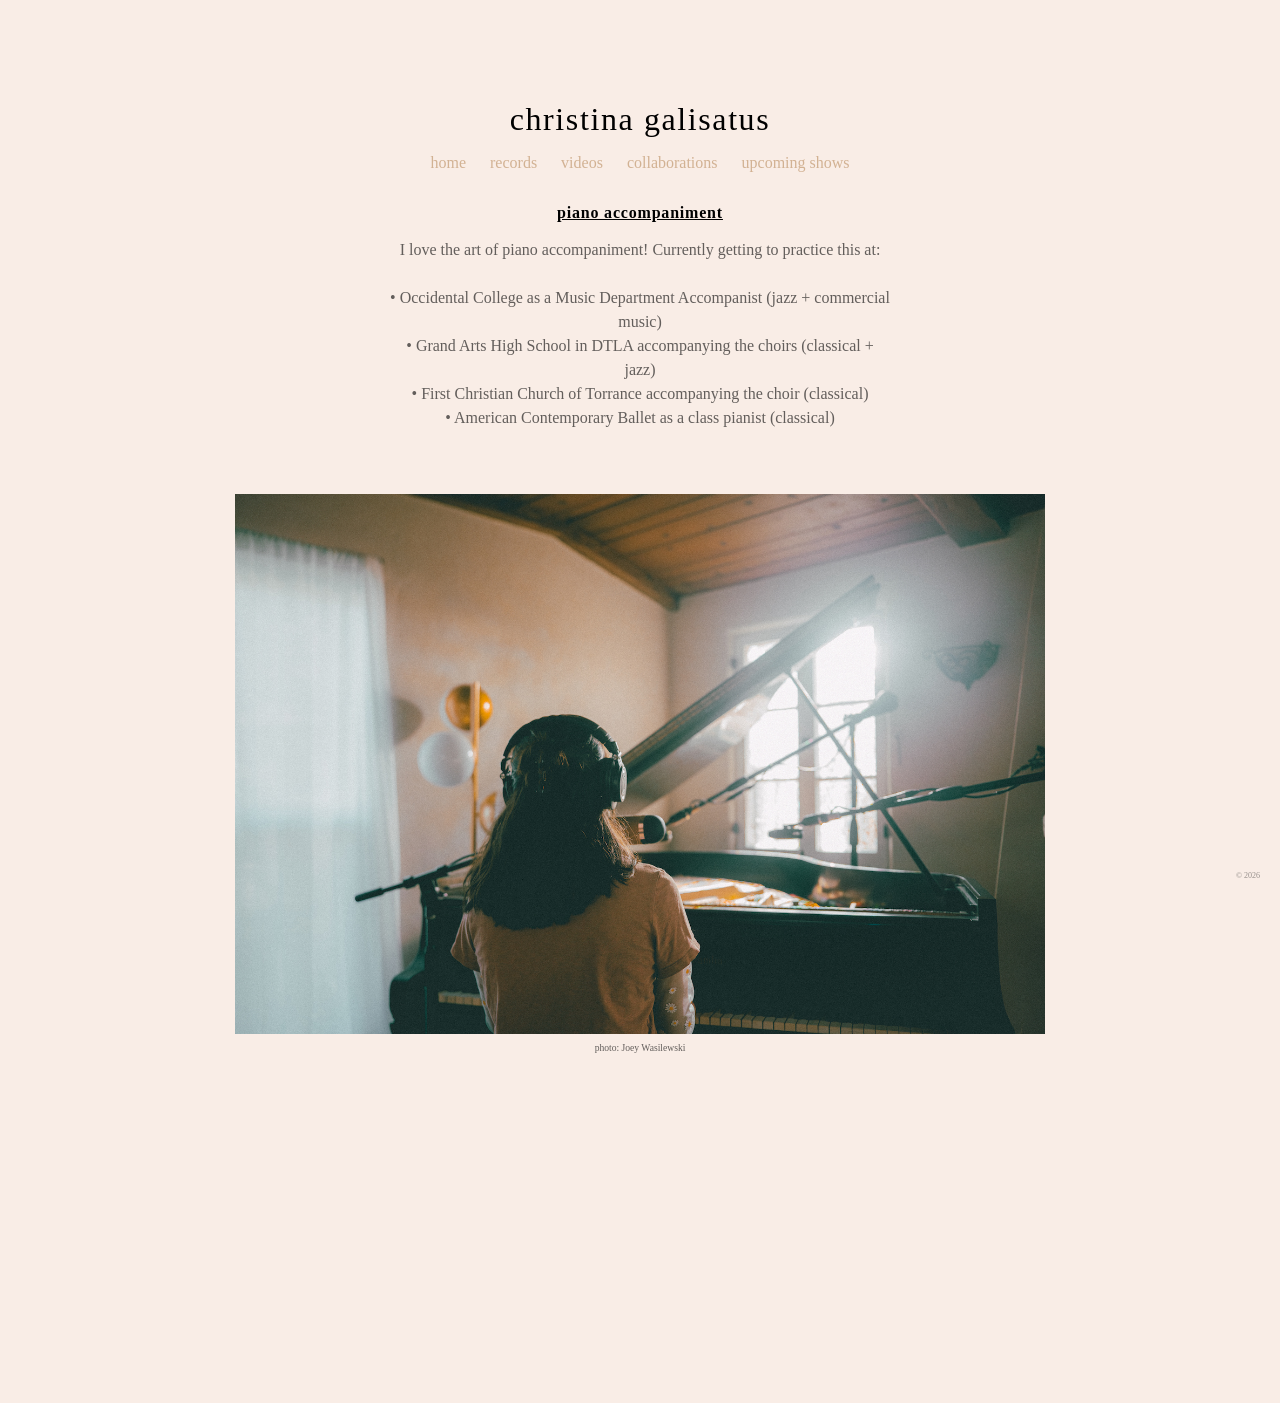
==== accompaniment.html @ 5b56185c "vscode update" ====
<!DOCTYPE html>
<html lang="en">

<head>
    <meta charset="UTF-8" />
    <meta name="viewport" content="width=device-width, initial-scale=1.0" />
    <title>accompaniment</title>
    <link rel="stylesheet" href="style.css" />
</head>

<body>

    <main>
        <h1 class="title a">
            <a href="/index.html">christina galisatus</a>
        </h1>
        <nav class="nav">
            <a href="/index.html">home</a>
            <a href="/records.html">records</a>
            <a href="/videos.html">videos</a>
            <a href="/collaborations.html">collaborations</a>
            <a href="/upcomingshows.html">upcoming shows</a>


        </nav>

        <p class="sectionheader">
            <u>piano accompaniment</u>
        </p>

        <div class="tagline">
            I love the art of piano accompaniment! Currently getting to practice this at:
            <br>
            <br>• Occidental College as a Music Department Accompanist (jazz + commercial music)
            <br>• Grand Arts High School in DTLA accompanying the choirs (classical + jazz)
            <br>• First Christian Church of Torrance accompanying the choir (classical)
            <br>• American Contemporary Ballet as a class pianist (classical)


        </div>

        <img src="assets/Joey.jpg" alt="Christina Galisatus" />
        <p class="photocredit">photo: Joey Wasilewski
        </p>

        <div class="video-gallery">
            <div class="video-block">
                <iframe width="560" height="315" src="https://www.youtube.com/embed/kuCmmByIMV0?si=SQbV6aHl00VXj2Z0"
                    title="YouTube video player" frameborder="0"
                    allow="accelerometer; autoplay; clipboard-write; encrypted-media; gyroscope; picture-in-picture"
                    allowfullscreen>
                </iframe>
            </div>



    </main>

    <footer>
        <p>© 2026</p>
    </footer>

</body>

</html>
---- style.css ----
/* Reset */
* {
    margin: 0;
    padding: 0;
    box-sizing: border-box;
}

/* Base */
body {
    font-family: Georgia, "Times New Roman", serif;
    background: #f9ede6;
    color: #000000;
    height: 100vh;
    display: flex;
    flex-direction: column;
    justify-content: space-between;
}

/* Layout */
main {
    display: flex;
    flex-direction: column;
    align-items: center;
    padding: 5px;
}

/* Typography */
.title {
    font-size: 2rem;
    font-weight: normal;
    letter-spacing: 0.05em;
    margin-bottom: 1rem;
    margin-top: 6rem;
}

.title a {
    color: inherit;
    /* keeps text color */
    text-decoration: none;
    /* removes underline */
}

.tagline {
    font-size: 1rem;
    opacity: 0.6;
    margin-bottom: 3rem;
    max-width: 500px;
    text-align: center;
    line-height: 1.5;
    padding: 0 1 rem;
}


.tagline a {
    color: rgb(66, 27, 0);
    text-decoration: none;
    /* remove underline */
    border-bottom: 1px solid #9a5b19;
    /* subtle underline */
    background-image: linear-gradient(#9a5b19, #9a5b19);
    background-size: 0% 1px;
    background-position: 0 100%;
    background-repeat: no-repeat;
    transition: background-size 0.3s ease;

}

.tagline a:hover {
    background-size: 100% 1px;
}

/* The box containing image + text */
.record-block {
    display: flex;
    flex-direction: row;
    /* stack image and text horizontally */
    align-items: flex-start;
    /* centers the box itself inside main */
    max-width: 800px;
    /* controls width of the box */
    margin-bottom: 2rem;
    /* space between blocks */
}

/* Make the image fit nicely */
.record-block img {
    max-width: 45%;
    height: fit-content;
    margin-bottom: 0.5rem;
    /* space between image and paragraph */
    margin-right: 1rem;
}

/* Paragraph text inside the block */
.record-block .paragraphtext {
    width: 100%;
    /* fill the container width */
    text-align: left;
    /* left-align text inside the box */
}


.audio {
    width: 100%;
    margin-bottom: 0.5rem;
    width: 100%;
    text-align: center;
}

.paragraphtext {
    font-size: .85rem;
    margin-top: 0.5rem;
    margin-bottom: 3rem;
    max-width: 650px;
    width: 100%;
    text-align: left;
}

.photocredit {
    font-size: 0.6rem;
    opacity: 0.6;
    margin-top: 0.5rem;
    margin-bottom: 2rem;
    max-width: 400px;
}

.sectionheader {
    font-size: 1rem;
    font-weight: bold;
    letter-spacing: 0.05em;
    margin-bottom: 1rem;
    max-width: 650px;
    width: 100%;
    text-align: center;
}

/* Navigation */
.nav {
    display: flex;
    margin-bottom: 2rem;
    display: flex;
    gap: 1.5rem;
    flex-wrap: wrap;
    justify-content: center;
}

.nav a {
    color: #9a5b19;
    text-decoration: none;
    position: relative;
    transition: opacity 0.3s ease;
    opacity: 0.4;
}

.nav a:hover {
    opacity: 0.7;
}

.nav a.active {
    opacity: 1;
}

/* Footer */
footer {
    position: fixed;
    text-align: center;
    right: 0;
    bottom: 0;
    font-size: 0.5rem;
    opacity: 0.4;
    padding: 20px;
}

img {
    max-height: 60vh;
    width: auto;
    height: auto;
    max-width: 90%;
    flex-shrink: 0;
    margin-top: 1rem;
}

/* Gallery container */
.video-gallery,
.audio-gallery {
    max-width: 800px;
    display: flex;
    flex-wrap: wrap;
    /* wrap videos to next row on smaller screens */
    gap: 1rem;
    justify-content: center;
    /* centers the grid */
    margin: 1rem;
}

/* Each video + description block */
.video-block {
    display: flex;
    flex-direction: column;
    align-items: center;
    max-width: 800px;
    /* controls width of each block */
}

/* Responsive iframe */
.video-block iframe {
    width: 500px;
    height: auto;
    aspect-ratio: 16 / 9;
    /* maintains video ratio */
}

/* Paragraph text below each video */
.video-block .paragraphtext {
    width: 100%;
    text-align: left;
    /* left-aligned text inside centered block */
    margin-top: 0.2rem;
}

.video-block iframe:hover {
    transform: scale(1.1);
    transition: transform 0.3s ease;
}

.audio-block .paragraphtext {
    width: 100%;
    text-align: left;
}

.audio-block {
    display: flex;
    flex-direction: column;
    align-items: center;
    max-width: 200px;
}

.audio-block iframe {
    width: 200px;
    height: auto;
    aspect-ratio: 16/6;
}

.imga-block {
    display: flex;
    flex-direction: column;
    align-items: center;
    max-width: 500px;
}

.imga-block iframe {
    width: 500px;
    height: auto;
    aspect-ratio: 16/6;
}




/* Optional: smaller text on very small screens */
@media (max-width: 480px) {
    .paragraphtext {
        font-size: 0.8rem;
    }

    .sectionheader {
        font-size: 0.8rem;
    }

    .title {
        font-size: 1.5rem;
    }

    .nav {
        gap: 1rem;
    }

    img {
        max-width: 95%
    }

    main {
        padding: 1rem;
    }

    .tagline {
        font-size: 0.95rem;
    }

    .video-block iframe,
    audio {
        width: 100%;
        height: auto;
    }

    .content-block,
    .video-block {
        max-width: 95%;
    }

    .record-block {
        flex-direction: column;
        align-items: left;
    }

    .record-text {
        text-align: center;
        width: 100%;
    }
}

.upcoming,
.past-shows {
    display: flex;
    flex-direction: column;
    align-items: center;
    margin-bottom: 2rem;
}

.past-shows .show {
    opacity: 0.4;
}
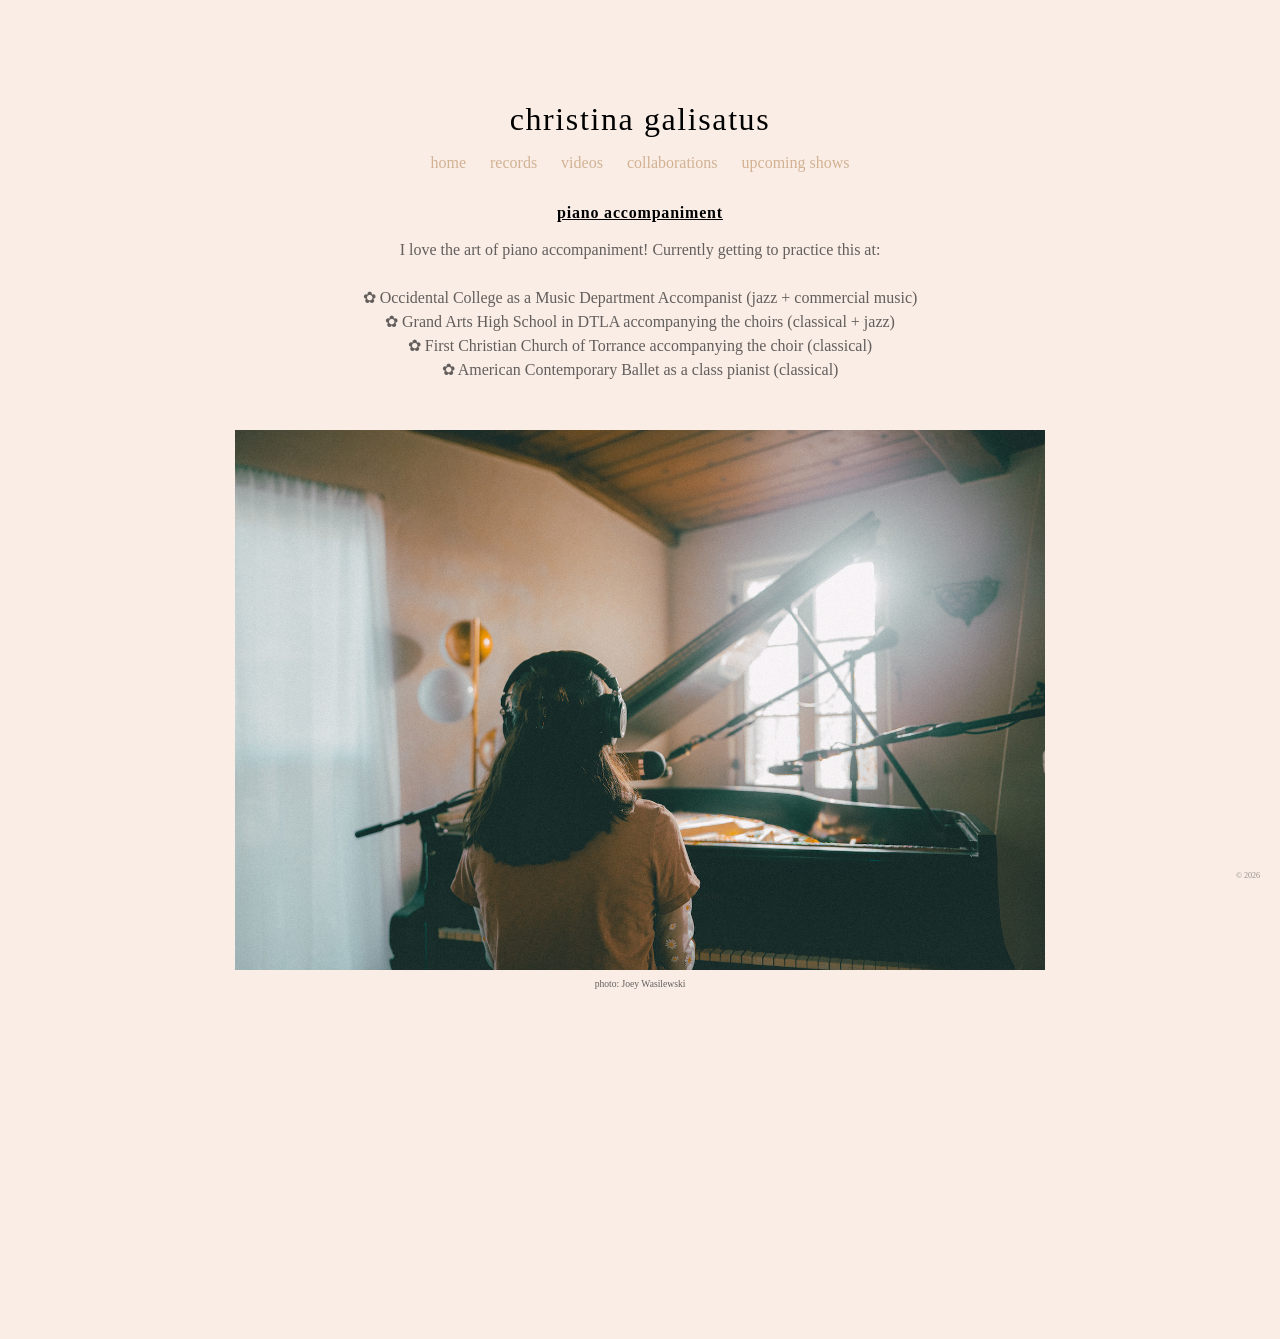
==== commit b6f5e8ef: "style adjustments" ====
--- a/accompaniment.html
+++ b/accompaniment.html
@@ -31,10 +31,10 @@
         <div class="tagline">
             I love the art of piano accompaniment! Currently getting to practice this at:
             <br>
-            <br>• Occidental College as a Music Department Accompanist (jazz + commercial music)
-            <br>• Grand Arts High School in DTLA accompanying the choirs (classical + jazz)
-            <br>• First Christian Church of Torrance accompanying the choir (classical)
-            <br>• American Contemporary Ballet as a class pianist (classical)
+            <br>✿ Occidental College as a Music Department Accompanist (jazz + commercial music)
+            <br>✿ Grand Arts High School in DTLA accompanying the choirs (classical + jazz)
+            <br>✿ First Christian Church of Torrance accompanying the choir (classical)
+            <br>✿ American Contemporary Ballet as a class pianist (classical)
 
 
         </div>
--- a/style.css
+++ b/style.css
@@ -44,7 +44,7 @@
     font-size: 1rem;
     opacity: 0.6;
     margin-bottom: 3rem;
-    max-width: 500px;
+    max-width: 650px;
     text-align: center;
     line-height: 1.5;
     padding: 0 1 rem;
@@ -177,7 +177,7 @@
     height: auto;
     max-width: 90%;
     flex-shrink: 0;
-    margin-top: 1rem;
+    margin-top: 0rem;
 }
 
 /* Gallery container */
@@ -319,4 +319,33 @@
 
 .past-shows .show {
     opacity: 0.4;
+}
+
+form {
+  margin-bottom: 1rem;
+}
+
+input {
+  border: none;
+  border-bottom: 1px solid #9a5b19;
+  background: transparent;
+  padding: 10px;
+  font-family: inherit;
+}
+
+button {
+font-family: inherit;
+  border-width: small;
+  border-color: #9a5b19;
+  border-radius: 5px;
+  color: #9a5b19;
+  cursor: pointer;
+  margin-left: 8px;
+  background-color: #fcd5ac;
+  padding: 10px 10px;
+  transition: transform 0.2s ease;
+}
+
+button:hover {
+  transform: scale(1.1);
 }
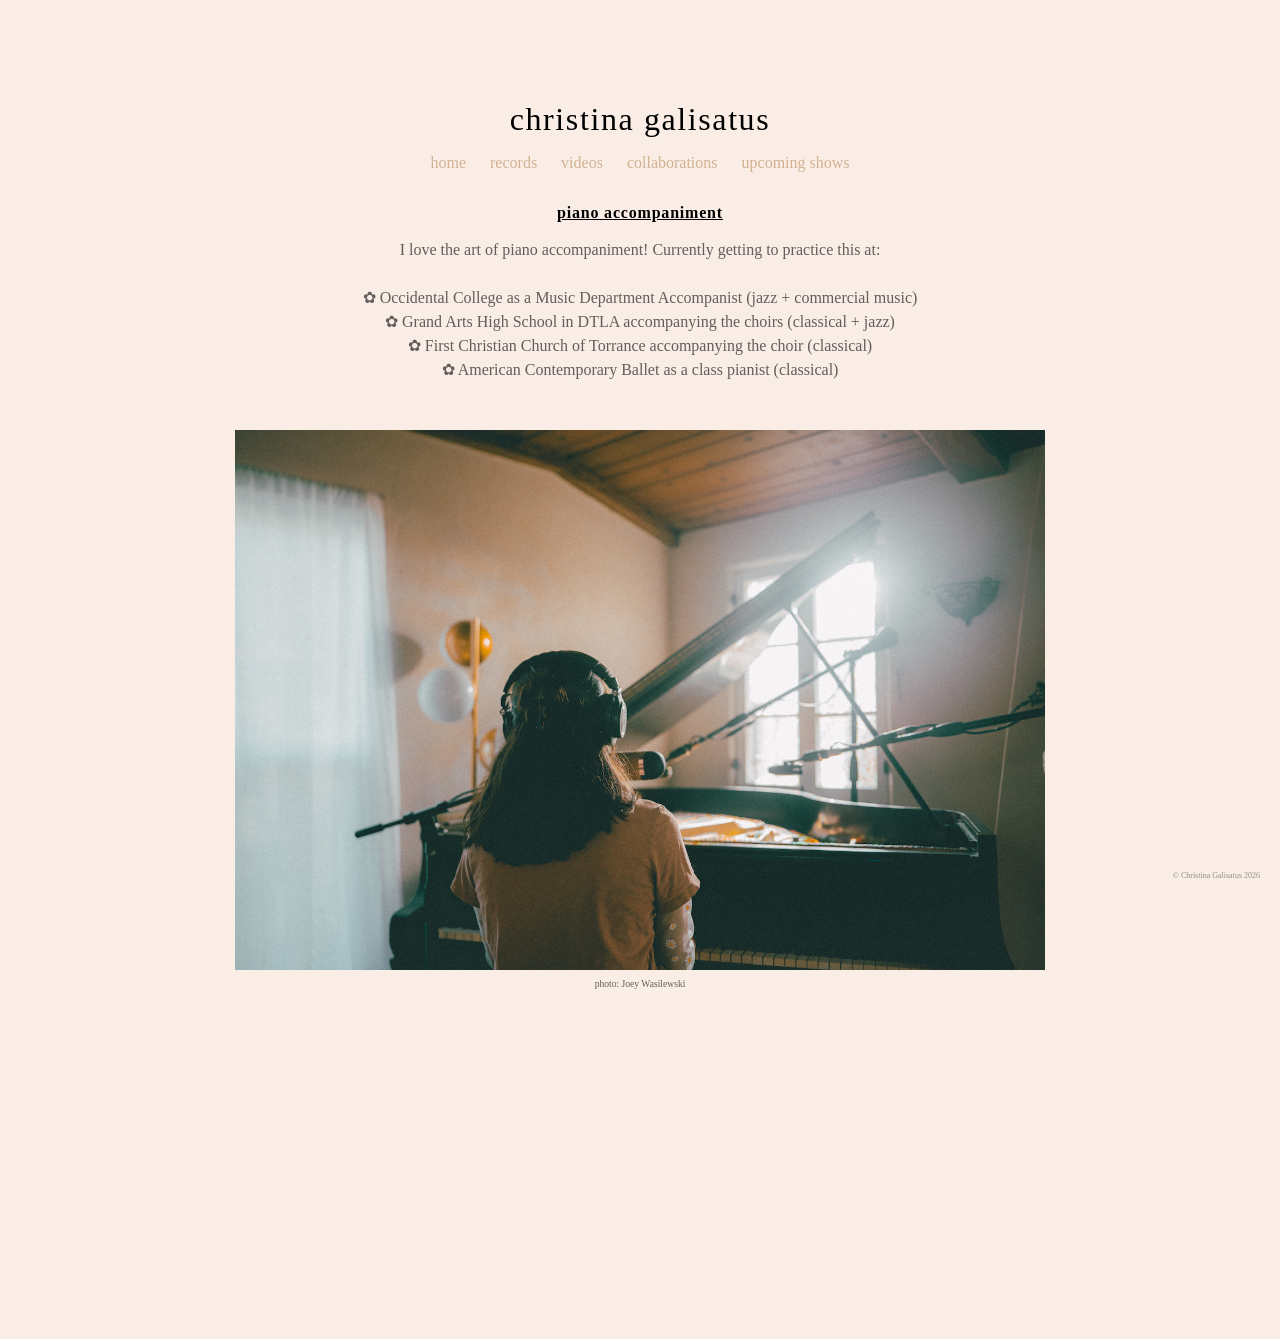
==== commit 9f7563b3: "update footer" ====
--- a/accompaniment.html
+++ b/accompaniment.html
@@ -6,6 +6,9 @@
     <meta name="viewport" content="width=device-width, initial-scale=1.0" />
     <title>accompaniment</title>
     <link rel="stylesheet" href="style.css" />
+    <link rel="icon" type="image/png" sizes="32x32" href="/assets/favicon.png">
+    <link rel="icon" type="image/png" sizes="16x16" href="/assets/favicon.png">
+    <link rel="apple-touch-icon" href="/assets/favicon.png">
 </head>
 
 <body>
@@ -14,29 +17,26 @@
         <h1 class="title a">
             <a href="/index.html">christina galisatus</a>
         </h1>
+
         <nav class="nav">
             <a href="/index.html">home</a>
             <a href="/records.html">records</a>
             <a href="/videos.html">videos</a>
             <a href="/collaborations.html">collaborations</a>
             <a href="/upcomingshows.html">upcoming shows</a>
-
-
         </nav>
 
         <p class="sectionheader">
             <u>piano accompaniment</u>
         </p>
 
-        <div class="tagline">
+        <div class="bodytext">
             I love the art of piano accompaniment! Currently getting to practice this at:
             <br>
             <br>✿ Occidental College as a Music Department Accompanist (jazz + commercial music)
             <br>✿ Grand Arts High School in DTLA accompanying the choirs (classical + jazz)
             <br>✿ First Christian Church of Torrance accompanying the choir (classical)
             <br>✿ American Contemporary Ballet as a class pianist (classical)
-
-
         </div>
 
         <img src="assets/Joey.jpg" alt="Christina Galisatus" />
@@ -51,15 +51,13 @@
                     allowfullscreen>
                 </iframe>
             </div>
-
-
+        </div>    
 
     </main>
 
     <footer>
-        <p>© 2026</p>
+        <p>© Christina Galisatus 2026</p>
     </footer>
 
 </body>
-
 </html>
--- a/style.css
+++ b/style.css
@@ -1,22 +1,26 @@
-/* Reset */
+/* ------------------------------
+big picture styling thingz
+-------------------------------*/
+
+/* reset browser styling */
 * {
     margin: 0;
     padding: 0;
     box-sizing: border-box;
 }
 
-/* Base */
+/* base */
 body {
     font-family: Georgia, "Times New Roman", serif;
     background: #f9ede6;
     color: #000000;
-    height: 100vh;
+    height: 100vh; /*viewport height*/
     display: flex;
     flex-direction: column;
     justify-content: space-between;
 }
 
-/* Layout */
+/* layout */
 main {
     display: flex;
     flex-direction: column;
@@ -24,7 +28,7 @@
     padding: 5px;
 }
 
-/* Typography */
+/* default font + styling */
 .title {
     font-size: 2rem;
     font-weight: normal;
@@ -32,15 +36,20 @@
     margin-bottom: 1rem;
     margin-top: 6rem;
 }
-
+/* ------------------------------
+title
+-------------------------------*/
+
+/* title link formatting */
 .title a {
     color: inherit;
-    /* keeps text color */
-    text-decoration: none;
-    /* removes underline */
-}
-
-.tagline {
+    text-decoration: none;
+}
+
+/* ------------------------------
+body text
+-------------------------------*/
+.bodytext {
     font-size: 1rem;
     opacity: 0.6;
     margin-bottom: 3rem;
@@ -50,79 +59,26 @@
     padding: 0 1 rem;
 }
 
-
-.tagline a {
+/* bodytext link formatting */
+.bodytext a {
     color: rgb(66, 27, 0);
     text-decoration: none;
-    /* remove underline */
-    border-bottom: 1px solid #9a5b19;
-    /* subtle underline */
+    border-bottom: 1px solid #9a5b19; /* underline */
     background-image: linear-gradient(#9a5b19, #9a5b19);
     background-size: 0% 1px;
     background-position: 0 100%;
     background-repeat: no-repeat;
     transition: background-size 0.3s ease;
-
-}
-
-.tagline a:hover {
+}
+
+/* animated underline on hover */
+.bodytext a:hover {
     background-size: 100% 1px;
 }
 
-/* The box containing image + text */
-.record-block {
-    display: flex;
-    flex-direction: row;
-    /* stack image and text horizontally */
-    align-items: flex-start;
-    /* centers the box itself inside main */
-    max-width: 800px;
-    /* controls width of the box */
-    margin-bottom: 2rem;
-    /* space between blocks */
-}
-
-/* Make the image fit nicely */
-.record-block img {
-    max-width: 45%;
-    height: fit-content;
-    margin-bottom: 0.5rem;
-    /* space between image and paragraph */
-    margin-right: 1rem;
-}
-
-/* Paragraph text inside the block */
-.record-block .paragraphtext {
-    width: 100%;
-    /* fill the container width */
-    text-align: left;
-    /* left-align text inside the box */
-}
-
-
-.audio {
-    width: 100%;
-    margin-bottom: 0.5rem;
-    width: 100%;
-    text-align: center;
-}
-
-.paragraphtext {
-    font-size: .85rem;
-    margin-top: 0.5rem;
-    margin-bottom: 3rem;
-    max-width: 650px;
-    width: 100%;
-    text-align: left;
-}
-
-.photocredit {
-    font-size: 0.6rem;
-    opacity: 0.6;
-    margin-top: 0.5rem;
-    margin-bottom: 2rem;
-    max-width: 400px;
-}
+/* ------------------------------
+section headers
+-------------------------------*/
 
 .sectionheader {
     font-size: 1rem;
@@ -134,11 +90,18 @@
     text-align: center;
 }
 
-/* Navigation */
+/* section headers as links */
+.sectionheader a {
+    color: inherit;
+    text-decoration: none;
+}
+
+/* ------------------------------
+navigation & footer
+-------------------------------*/
 .nav {
     display: flex;
     margin-bottom: 2rem;
-    display: flex;
     gap: 1.5rem;
     flex-wrap: wrap;
     justify-content: center;
@@ -160,7 +123,6 @@
     opacity: 1;
 }
 
-/* Footer */
 footer {
     position: fixed;
     text-align: center;
@@ -171,50 +133,104 @@
     padding: 20px;
 }
 
+/* ------------------------------
+photos + photo credits
+-------------------------------*/
+
 img {
     max-height: 60vh;
     width: auto;
     height: auto;
     max-width: 90%;
     flex-shrink: 0;
-    margin-top: 0rem;
-}
-
-/* Gallery container */
+}
+
+.photocredit {
+    font-size: 0.6rem;
+    opacity: 0.6;
+    margin-top: 0.5rem;
+    margin-bottom: 2rem;
+    max-width: 400px;
+}
+
+.photocredit a {
+    color: #9a5b19;
+    text-decoration: none;
+}
+
+/* ------------------------------
+records page styling
+-------------------------------*/
+
+/* image + text box */
+.record-block {
+    display: flex;
+    flex-direction: row;   /* stack image and text horizontally */
+    align-items: flex-start;
+    max-width: 800px;
+    margin-bottom: 2rem;
+}
+
+.record-block img {
+    max-width: 45%;
+    height: fit-content;
+    margin-bottom: 0.5rem;
+    margin-right: 1rem;
+    border: 1px solid rgba(0, 0, 0, 0.08);
+    box-shadow: 0 6px 20px rgba(0, 0, 0, 0.08);
+    border-radius: 6px;
+}
+
+/* paragraph text inside the block */
+.record-block .paragraphtext {
+    width: 100%;
+    text-align: left;
+    opacity: 0.6;
+}
+
+.paragraphtext {
+    font-size: .85rem;
+    margin-top: 0.5rem;
+    margin-bottom: 3rem;
+    max-width: 650px;
+    width: 100%;
+    text-align: left;
+}
+
+/* ------------------------------
+video & audio blocks
+-------------------------------*/
+
+/* gallery container */
 .video-gallery,
 .audio-gallery {
     max-width: 800px;
     display: flex;
     flex-wrap: wrap;
-    /* wrap videos to next row on smaller screens */
     gap: 1rem;
     justify-content: center;
-    /* centers the grid */
     margin: 1rem;
 }
 
-/* Each video + description block */
+/* each video + description block */
 .video-block {
     display: flex;
     flex-direction: column;
     align-items: center;
     max-width: 800px;
-    /* controls width of each block */
-}
-
-/* Responsive iframe */
+}
+
+/* responsive iframe */
 .video-block iframe {
     width: 500px;
     height: auto;
-    aspect-ratio: 16 / 9;
-    /* maintains video ratio */
-}
-
-/* Paragraph text below each video */
+    aspect-ratio: 16 / 9; /* maintains video ratio */
+}
+
+/* paragraph text below each video */
 .video-block .paragraphtext {
     width: 100%;
     text-align: left;
-    /* left-aligned text inside centered block */
     margin-top: 0.2rem;
 }
 
@@ -255,59 +271,9 @@
 }
 
 
-
-
-/* Optional: smaller text on very small screens */
-@media (max-width: 480px) {
-    .paragraphtext {
-        font-size: 0.8rem;
-    }
-
-    .sectionheader {
-        font-size: 0.8rem;
-    }
-
-    .title {
-        font-size: 1.5rem;
-    }
-
-    .nav {
-        gap: 1rem;
-    }
-
-    img {
-        max-width: 95%
-    }
-
-    main {
-        padding: 1rem;
-    }
-
-    .tagline {
-        font-size: 0.95rem;
-    }
-
-    .video-block iframe,
-    audio {
-        width: 100%;
-        height: auto;
-    }
-
-    .content-block,
-    .video-block {
-        max-width: 95%;
-    }
-
-    .record-block {
-        flex-direction: column;
-        align-items: left;
-    }
-
-    .record-text {
-        text-align: center;
-        width: 100%;
-    }
-}
+/* ------------------------------
+upcoming/past shows
+-------------------------------*/
 
 .upcoming,
 .past-shows {
@@ -321,8 +287,17 @@
     opacity: 0.4;
 }
 
+
+/* ------------------------------
+email list submission form
+-------------------------------*/
 form {
   margin-bottom: 1rem;
+    display: flex;
+    margin-bottom: 2rem;
+    gap: 1.5rem;
+    flex-wrap: wrap;
+    justify-content: center;
 }
 
 input {
@@ -348,4 +323,60 @@
 
 button:hover {
   transform: scale(1.1);
+}
+
+/* ------------------------------
+mobile responsive
+-------------------------------*/
+
+/* smaller text on  small screens */
+@media (max-width: 480px) {
+    .paragraphtext {
+        font-size: 0.8rem;
+    }
+
+    .sectionheader {
+        font-size: 0.8rem;
+    }
+
+    .title {
+        font-size: 1.5rem;
+    }
+
+    .nav {
+        gap: 1rem;
+    }
+
+    img {
+        max-width: 95%
+    }
+
+    main {
+        padding: 1rem;
+    }
+
+    .bodytext {
+        font-size: 0.95rem;
+    }
+
+    .video-block iframe,
+    audio {
+        width: 100%;
+        height: auto;
+    }
+
+    .content-block,
+    .video-block {
+        max-width: 95%;
+    }
+
+    .record-block {
+        flex-direction: column;
+        align-items: left;
+    }
+
+    .record-text {
+        text-align: center;
+        width: 100%;
+    }
 }
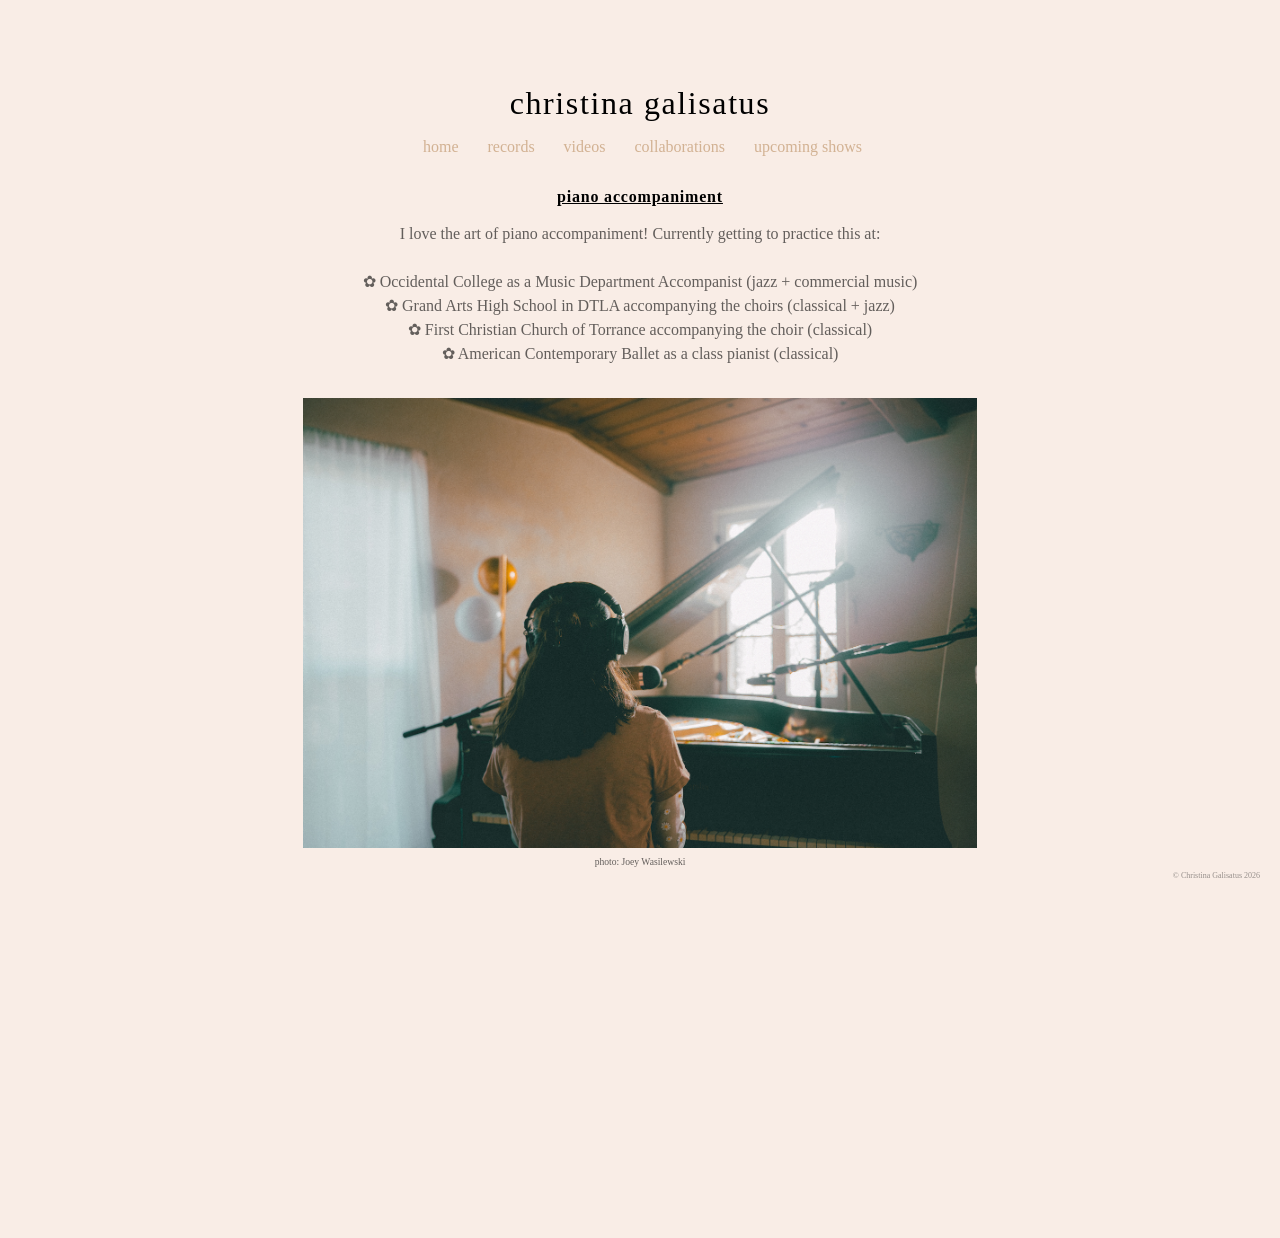
==== commit 02b279db: "loading flower" ====
--- a/accompaniment.html
+++ b/accompaniment.html
@@ -12,6 +12,12 @@
 </head>
 
 <body>
+
+    <div id="loader">
+        <span class="loader-flower"> ✿</span>
+        <span class="loader-flower"> ✿</span>
+        <span class="loader-flower">✿ </span>
+    </div>
 
     <main>
         <h1 class="title a">
@@ -59,5 +65,24 @@
         <p>© Christina Galisatus 2026</p>
     </footer>
 
+<!--logic for loading fade-in-->
+    <script> 
+    window.addEventListener("load", () => {
+    document.querySelector("main").classList.add("loaded");
+    });
+    </script>
+
+<!--logic for dot loading fade-out-->
+    <script>
+    window.addEventListener("load", () => {
+        const loader = document.getElementById("loader");
+        if (loader) {
+        loader.style.transition = "opacity 0.5s ease";
+        loader.style.opacity = 0;
+        setTimeout(() => loader.remove(), 500); // remove after fade-out
+        }
+    });
+    </script>
+
 </body>
 </html>
--- a/style.css
+++ b/style.css
@@ -26,19 +26,70 @@
     flex-direction: column;
     align-items: center;
     padding: 5px;
-}
-
-/* default font + styling */
+    padding-bottom: 50px;
+    opacity: 0;
+    transition: opacity 0.8s ease;
+}
+
+/* resize jitter fix */
+body.resizing * {
+  transition: none !important;
+}
+
+/* ------------------------------
+loading
+-------------------------------*/
+
+main.loaded {
+  opacity: 1;
+}
+
+/* center the loader on screen */
+#loader {
+  position: fixed;
+  top: 50%;
+  left: 50%;
+  transform: translate(-50%, -50%);
+  display: flex;
+  gap: 8px;
+  z-index: 9999;
+  font-size: 20px; 
+  color: #9a5b19;
+}
+
+/* flower animation */
+.loader-flower {
+  display: inline-block;
+  animation: bounce-spin 0.8s infinite alternate;
+  opacity: 0.6;
+}
+
+/* stagger for each flower */
+.loader-flower:nth-child(2) { animation-delay: 0.2s; }
+.loader-flower:nth-child(3) { animation-delay: 0.4s; }
+
+/* combine bounce + spin */
+@keyframes bounce-spin {
+  0% {
+    transform: translateY(0) rotate(0deg);
+    opacity: 0.6;
+  }
+  100% {
+    transform: translateY(-8px) rotate(360deg);
+    opacity: 1;
+  }
+}
+
+/* ------------------------------
+title
+-------------------------------*/
 .title {
     font-size: 2rem;
     font-weight: normal;
     letter-spacing: 0.05em;
     margin-bottom: 1rem;
-    margin-top: 6rem;
-}
-/* ------------------------------
-title
--------------------------------*/
+    margin-top: 5rem;
+}
 
 /* title link formatting */
 .title a {
@@ -52,7 +103,7 @@
 .bodytext {
     font-size: 1rem;
     opacity: 0.6;
-    margin-bottom: 3rem;
+    margin-bottom: 2rem;
     max-width: 650px;
     text-align: center;
     line-height: 1.5;
@@ -113,6 +164,8 @@
     position: relative;
     transition: opacity 0.3s ease;
     opacity: 0.4;
+    position: relative;
+    display: inline-block;
 }
 
 .nav a:hover {
@@ -121,6 +174,32 @@
 
 .nav a.active {
     opacity: 1;
+}
+
+.nav a {
+  position: relative;
+  padding-left: 5px;
+}
+
+.nav a.active::before {
+  opacity: 0.8;
+  transform: translateY(-40%) scale(1);
+}
+
+.nav a::before {
+  content: "✿";
+  position: absolute;
+  left: -6px;
+  top: 50%;
+  transform: translateY(-40%) translateX(5px);
+  opacity: 0;
+  transition: opacity 0.3s ease, transform 0.3s ease;
+  font-size: 0.6rem;
+}
+
+.nav a:hover::before {
+  opacity: 0.6;
+  transform: translateY(-40%) translateX(0);
 }
 
 footer {
@@ -134,11 +213,22 @@
 }
 
 /* ------------------------------
+graphics
+-------------------------------*/
+.divider {
+    fill:#9a5b19;
+    fill-opacity:0.3;
+    stroke:#9a5b19;
+    stroke-width:0.1;
+    stroke-opacity:0.2;
+}
+
+/* ------------------------------
 photos + photo credits
 -------------------------------*/
 
 img {
-    max-height: 60vh;
+    max-height: 50vh;
     width: auto;
     height: auto;
     max-width: 90%;
@@ -149,8 +239,8 @@
     font-size: 0.6rem;
     opacity: 0.6;
     margin-top: 0.5rem;
-    margin-bottom: 2rem;
     max-width: 400px;
+    margin-bottom: 0.5rem;
 }
 
 .photocredit a {
@@ -225,6 +315,7 @@
     width: 500px;
     height: auto;
     aspect-ratio: 16 / 9; /* maintains video ratio */
+    transition: transform 0.3s ease;
 }
 
 /* paragraph text below each video */
@@ -236,7 +327,6 @@
 
 .video-block iframe:hover {
     transform: scale(1.1);
-    transition: transform 0.3s ease;
 }
 
 .audio-block .paragraphtext {
@@ -287,6 +377,23 @@
     opacity: 0.4;
 }
 
+/* for ticket links */
+.show a {
+  color: inherit;
+  opacity: 0.8;
+  text-decoration: none;
+  border-bottom: 1px solid #9a5b19; /* underline */
+  background-image: linear-gradient(#9a5b19, #9a5b19);
+  background-size: 0% 1px;
+  background-position: 0 100%;
+  background-repeat: no-repeat;
+  transition: background-size 0.3s ease;
+}
+
+.show a:hover {
+  opacity: 1;
+  background-size: 100% 1px;
+}
 
 /* ------------------------------
 email list submission form
@@ -330,7 +437,7 @@
 -------------------------------*/
 
 /* smaller text on  small screens */
-@media (max-width: 480px) {
+@media (max-width: 600px) {
     .paragraphtext {
         font-size: 0.8rem;
     }
@@ -345,6 +452,10 @@
 
     .nav {
         gap: 1rem;
+    }
+
+    .nav {
+        max-width: 90%;
     }
 
     img {
